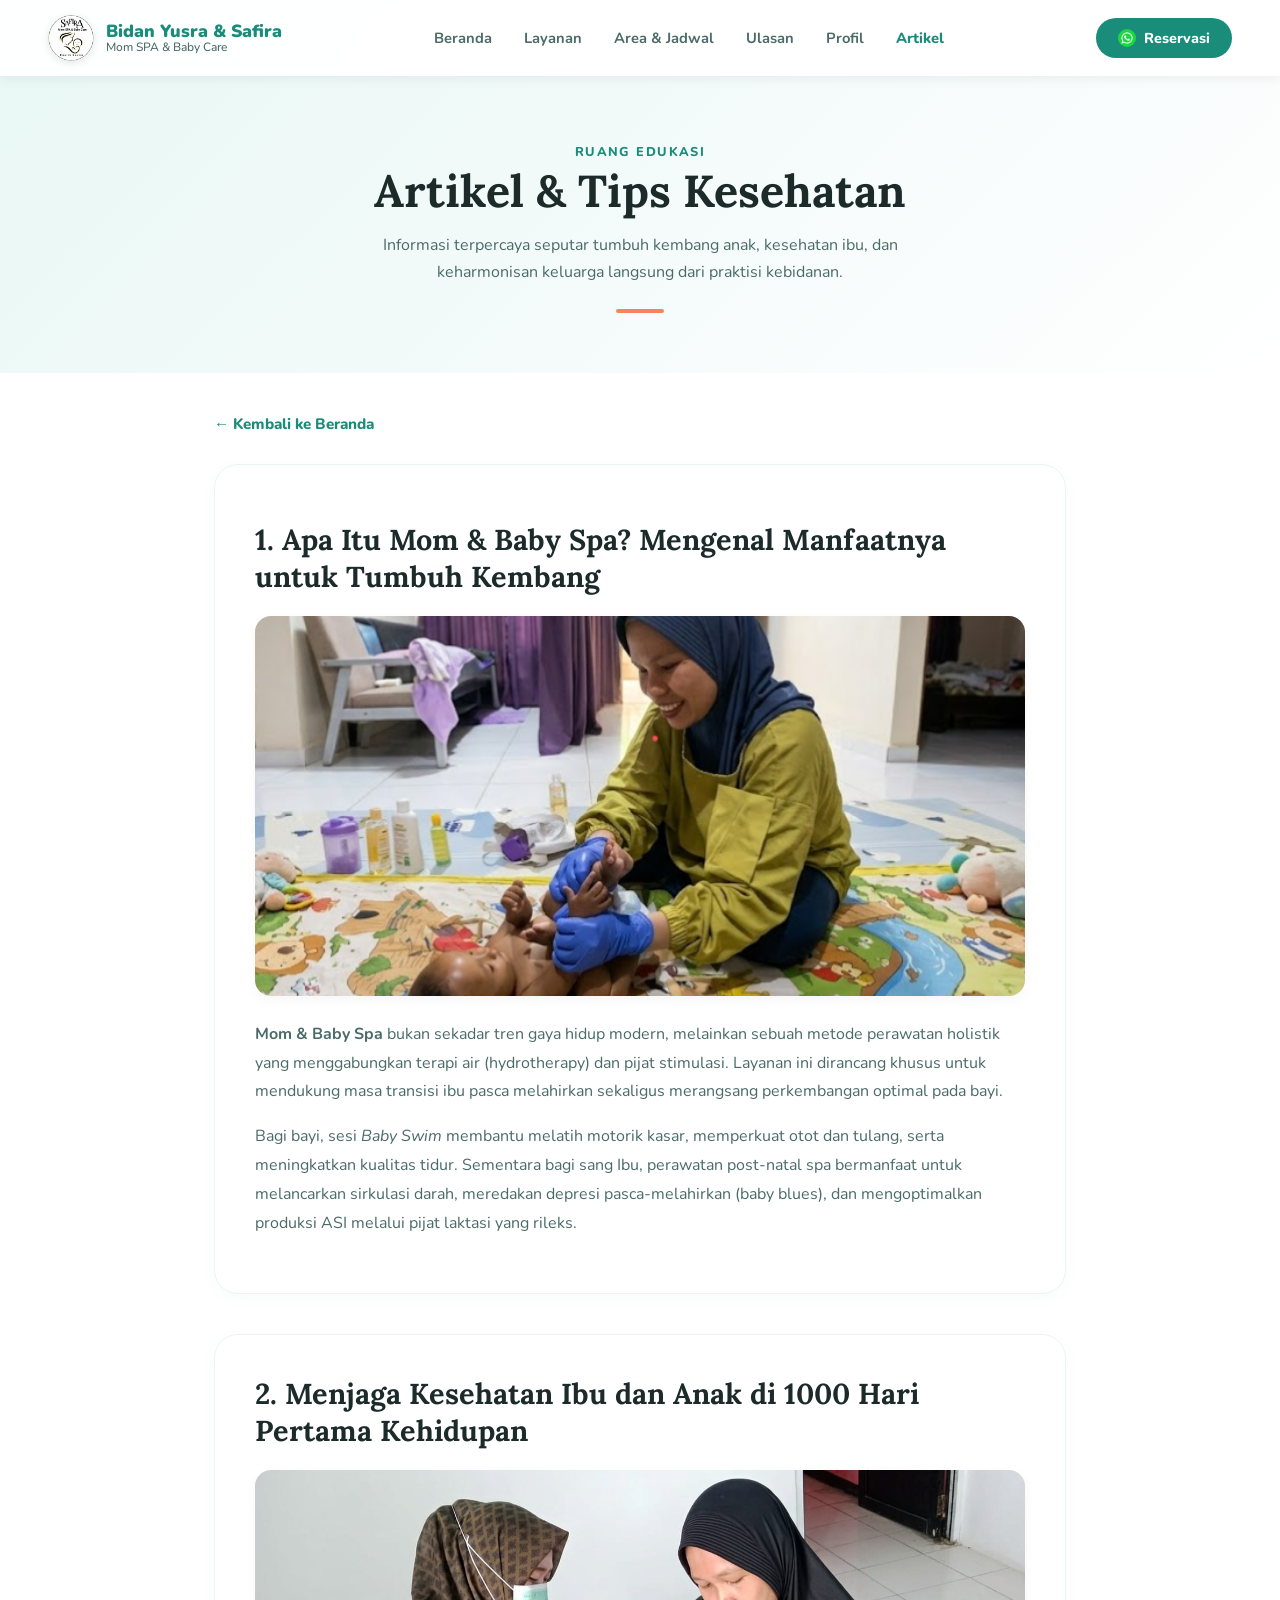
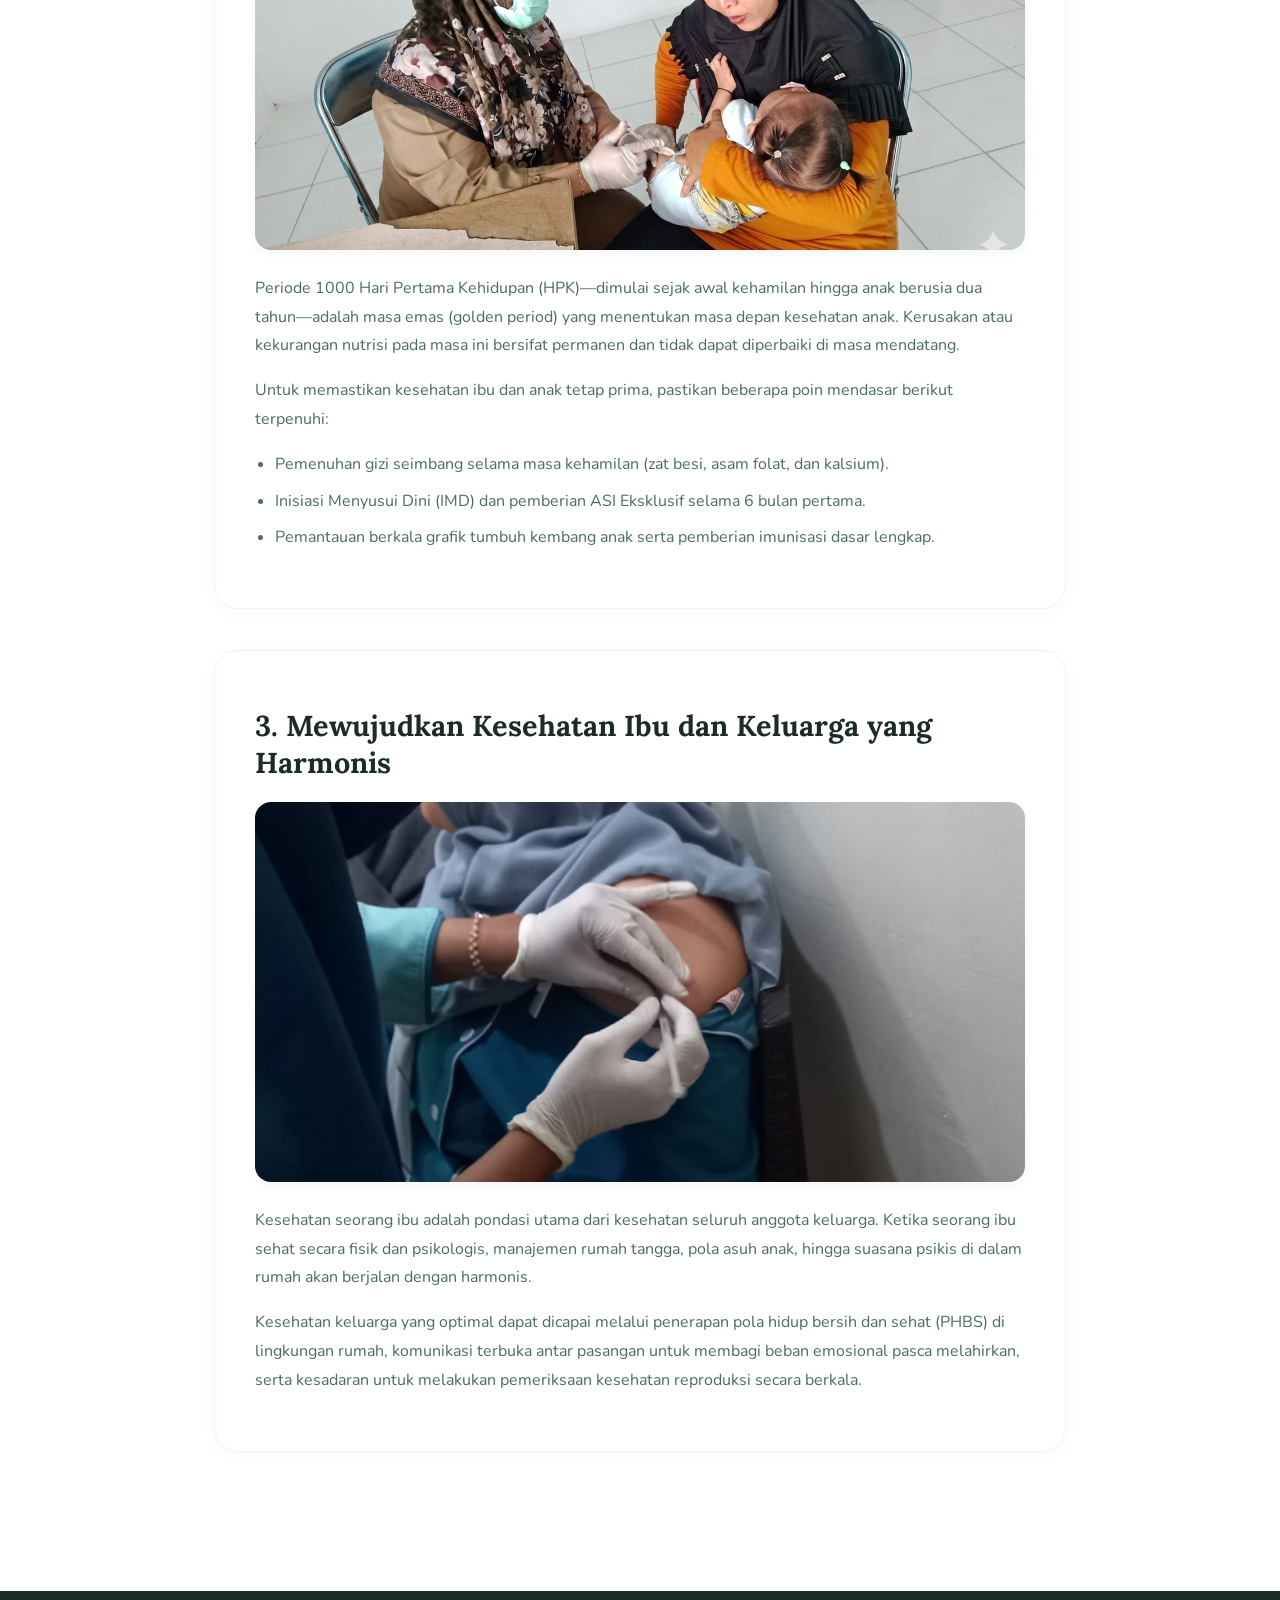
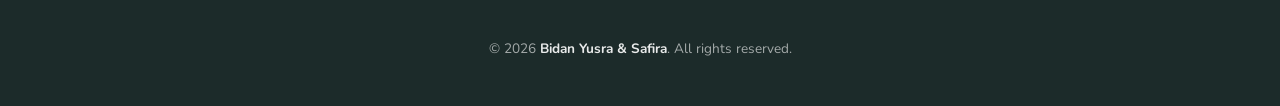
==== artikel.html @ 7e903688 "Add files via upload" ====
<!DOCTYPE html>
<html lang="id">
<head>
  <meta charset="UTF-8">
  <meta name="viewport" content="width=device-width, initial-scale=1.0">
  <title>Edukasi & Artikel Kesehatan - Bidan Yusra & Safira</title>
  
  <link rel="preconnect" href="https://fonts.googleapis.com">
  <link rel="preconnect" href="https://fonts.gstatic.com" crossorigin>
  <link href="https://fonts.googleapis.com/css2?family=Lora:ital,wght@0,400..700;1,400..700&family=Nunito:ital,wght@0,200..1000;1,200..1000&display=swap" rel="stylesheet">
  <link rel="icon" type="image/x-icon" href="logo.png" />
  <link rel="stylesheet" href="style.css">
  
  <style>
    /* ── STYLING KHUSUS HALAMAN ARTIKEL ── */
    .article-hero {
      padding: 140px 24px 60px;
      text-align: center;
      background: linear-gradient(135deg, var(--teal-bg) 0%, #fff 100%);
    }
    
    .article-container {
      max-width: 900px;
      margin: 0 auto;
      padding: 40px 24px 100px;
    }
    
    .back-to-home {
      display: inline-flex;
      align-items: center;
      gap: 8px;
      text-decoration: none;
      color: var(--teal);
      font-weight: 800;
      font-size: 0.95rem;
      margin-bottom: 30px;
      transition: color 0.2s;
    }
    
    .back-to-home:hover {
      color: var(--teal-lt);
    }
    
    .article-box {
      background: #ffffff;
      border: 1px solid #eaf4f3;
      border-radius: 24px;
      padding: 40px;
      margin-bottom: 40px;
      box-shadow: 0 4px 16px rgba(26, 140, 122, 0.03);
    }
    
    .article-meta {
      font-size: 0.85rem;
      color: var(--teal);
      font-weight: 700;
      margin-bottom: 16px;
      display: flex;
      gap: 16px;
    }
    
    .article-box h2 {
      font-family: "Lora", serif;
      color: var(--dark);
      font-size: 1.8rem;
      margin-bottom: 20px;
      line-height: 1.3;
    }
    
    /* Container Foto Artikel agar Proporsional */
    .article-image-wrapper {
      width: 100%;
      height: 380px;
      overflow: hidden;
      border-radius: 16px;
      margin-bottom: 24px;
      box-shadow: 0 4px 12px rgba(0, 0, 0, 0.04);
    }
    
    .article-image {
      width: 100%;
      height: 100%;
      object-fit: cover; /* Mencegah gambar gepeng atau melar */
      object-position: center;
      display: block;
    }
    
    .article-content p {
      color: var(--mid);
      font-size: 1rem;
      line-height: 1.8;
      margin-bottom: 16px;
    }
    
    .article-content ul {
      margin-left: 20px;
      margin-bottom: 16px;
      color: var(--mid);
      line-height: 1.8;
    }
    
    .article-content li {
      margin-bottom: 8px;
    }
    
    /* Responsive Breakpoints untuk HP */
    @media (max-width: 768px) {
      .article-hero {
        padding: 110px 24px 40px;
      }
      .article-box {
        padding: 24px 20px;
      }
      .article-box h2 {
        font-size: 1.4rem;
        margin-bottom: 16px;
      }
      .article-image-wrapper {
        height: 220px; /* Tinggi gambar otomatis mengecil di HP */
        margin-bottom: 16px;
      }
    }
  </style>
</head>
<body>

  <nav>
    <a href="index.html" class="nav-logo">
      <div class="nav-logo-img-wrapper">
        <img src="logo.png" alt="Logo" class="nav-logo-img">
      </div>
      <div class="nav-logo-text">
        Bidan Yusra & Safira
        <span>Mom SPA & Baby Care</span>
      </div>
    </a>
    
    <ul class="nav-links" id="navLinks">
      <li><a href="index.html#hero">Beranda</a></li>
      <li><a href="index.html#services">Layanan</a></li>
      <li><a href="index.html#coverage">Area & Jadwal</a></li>
      <li><a href="index.html#reviews">Ulasan</a></li>
      <li><a href="index.html#profil-bidan">Profil</a></li>
      <li><a href="artikel.html" style="color: var(--teal); font-weight: 800;">Artikel</a></li>
    </ul>

    <button class="nav-cta" onclick="openWA()">
      <img src="logowhatsapp.jpg" alt="WA" class="cta-icon-img">
      Reservasi
    </button>

    <button class="hamburger" onclick="toggleNav()">
      <span></span>
      <span></span>
      <span></span>
    </button>
  </nav>

  <header class="article-hero">
    <div class="container">
      <span class="section-eyebrow">Ruang Edukasi</span>
      <h1 class="section-title" style="font-size: 2.8rem;">Artikel & Tips Kesehatan</h1>
      <p class="section-sub" style="margin: 0 auto;">Informasi terpercaya seputar tumbuh kembang anak, kesehatan ibu, dan keharmonisan keluarga langsung dari praktisi kebidanan.</p>
      <div class="divider" style="margin: 24px auto 0;"></div>
    </div>
  </header>

  <main class="article-container">
    <a href="index.html" class="back-to-home">← Kembali ke Beranda</a>

    <article class="article-box animate-box">
      <div class="article-meta">
      </div>
      <h2>1. Apa Itu Mom & Baby Spa? Mengenal Manfaatnya untuk Tumbuh Kembang</h2>
      
      <div class="article-image-wrapper">
        <img src="perawatanbayi.png" alt="Layanan Mom & Baby Spa" class="article-image">
      </div>

      <div class="article-content">
        <p><strong>Mom & Baby Spa</strong> bukan sekadar tren gaya hidup modern, melainkan sebuah metode perawatan holistik yang menggabungkan terapi air (hydrotherapy) dan pijat stimulasi. Layanan ini dirancang khusus untuk mendukung masa transisi ibu pasca melahirkan sekaligus merangsang perkembangan optimal pada bayi.</p>
        <p>Bagi bayi, sesi <em>Baby Swim</em> membantu melatih motorik kasar, memperkuat otot dan tulang, serta meningkatkan kualitas tidur. Sementara bagi sang Ibu, perawatan post-natal spa bermanfaat untuk melancarkan sirkulasi darah, meredakan depresi pasca-melahirkan (baby blues), dan mengoptimalkan produksi ASI melalui pijat laktasi yang rileks.</p>
      </div>
    </article>

    <article class="article-box animate-box">
      </div>
      <h2>2. Menjaga Kesehatan Ibu dan Anak di 1000 Hari Pertama Kehidupan</h2>
      
      <div class="article-image-wrapper">
        <img src="ibuanak.png" alt="Kesehatan Ibu dan Anak" class="article-image">
      </div>

      <div class="article-content">
        <p>Periode 1000 Hari Pertama Kehidupan (HPK)—dimulai sejak awal kehamilan hingga anak berusia dua tahun—adalah masa emas (golden period) yang menentukan masa depan kesehatan anak. Kerusakan atau kekurangan nutrisi pada masa ini bersifat permanen dan tidak dapat diperbaiki di masa mendatang.</p>
        <p>Untuk memastikan kesehatan ibu dan anak tetap prima, pastikan beberapa poin mendasar berikut terpenuhi:</p>
        <ul>
          <li>Pemenuhan gizi seimbang selama masa kehamilan (zat besi, asam folat, dan kalsium).</li>
          <li>Inisiasi Menyusui Dini (IMD) dan pemberian ASI Eksklusif selama 6 bulan pertama.</li>
          <li>Pemantauan berkala grafik tumbuh kembang anak serta pemberian imunisasi dasar lengkap.</li>
        </ul>
      </div>
    </article>

    <article class="article-box animate-box">
      <div class="article-meta">
      </div>
      <h2>3. Mewujudkan Kesehatan Ibu dan Keluarga yang Harmonis</h2>
      
      <div class="article-image-wrapper">
        <img src="ibu.png" alt="Kesehatan Ibu dan Keluarga" class="article-image">
      </div>

      <div class="article-content">
        <p>Kesehatan seorang ibu adalah pondasi utama dari kesehatan seluruh anggota keluarga. Ketika seorang ibu sehat secara fisik dan psikologis, manajemen rumah tangga, pola asuh anak, hingga suasana psikis di dalam rumah akan berjalan dengan harmonis.</p>
        <p>Kesehatan keluarga yang optimal dapat dicapai melalui penerapan pola hidup bersih dan sehat (PHBS) di lingkungan rumah, komunikasi terbuka antar pasangan untuk membagi beban emosional pasca melahirkan, serta kesadaran untuk melakukan pemeriksaan kesehatan reproduksi secara berkala.</p>
      </div>
    </article>
  </main>

  <footer>
    <div class="container">
      <p>© 2026 <strong>Bidan Yusra & Safira</strong>. All rights reserved.</p>
    </div>
  </footer>

  <script src="script.js"></script>
</body>
</html>
---- style.css ----
*,
*::before,
*::after {
  box-sizing: border-box;
  margin: 0;
  padding: 0;
}

:root {
  --teal: #1a8c7a;
  --teal-lt: #2bb8a0;
  --teal-bg: #e8f7f5;
  --coral: #f4845f;
  --warm: #fff8f5;
  --dark: #1c2b2a;
  --mid: #4a6b68;
  --light: #ffffff;
  --shadow: 0 4px 24px rgba(26, 140, 122, 0.12);
}

html,
body {
  width: 100%;
  max-width: 100%;
  overflow-x: hidden; /* Mengunci halaman agar tidak bisa digeser ke samping */
}

body {
  font-family: "Nunito", sans-serif;
  color: var(--dark);
  background: var(--light);
  -webkit-font-smoothing: antialiased;
}

/* ── NAV BAR ── */
nav {
  position: fixed;
  top: 0;
  left: 0;
  width: 100%;
  max-width: 100%;
  z-index: 900;
  background: rgba(255, 255, 255, 0.95);
  backdrop-filter: blur(8px);
  box-shadow: 0 2px 12px rgba(0, 0, 0, 0.07);
  display: flex;
  align-items: center;
  justify-content: space-between;
  padding: 14px 48px;
  height: 76px;
}
.nav-logo {
  display: flex;
  align-items: center;
  gap: 12px;
  text-decoration: none;
}
.nav-logo-img-wrapper {
  width: 46px;
  height: 46px;
  border-radius: 50%;
  overflow: hidden;
  box-shadow: 0 2px 8px rgba(0, 0, 0, 0.1);
  display: flex;
  align-items: center;
  justify-content: center;
  background: #fff;
  flex-shrink: 0;
}
.nav-logo-img {
  width: 100%;
  height: 100%;
  object-fit: cover;
}
.nav-logo-text {
  font-weight: 900;
  font-size: 1.1rem;
  color: var(--teal);
  line-height: 1.1;
}
.nav-logo-text span {
  font-weight: 500;
  font-size: 0.75rem;
  color: var(--mid);
  display: block;
}
.nav-links {
  display: flex;
  gap: 32px;
  list-style: none;
}
.nav-links a {
  text-decoration: none;
  color: var(--mid);
  font-weight: 700;
  font-size: 0.92rem;
  transition: color 0.2s;
}
.nav-links a:hover {
  color: var(--teal);
}
.nav-cta {
  background: var(--teal);
  color: #fff;
  border: none;
  padding: 10px 22px;
  border-radius: 30px;
  font-family: inherit;
  font-weight: 800;
  font-size: 0.9rem;
  cursor: pointer;
  display: flex;
  align-items: center;
  gap: 8px;
  transition: background 0.2s;
}
.nav-cta:hover {
  background: var(--teal-lt);
}
.cta-icon-img {
  width: 18px;
  height: 18px;
  object-fit: contain;
  border-radius: 50%;
}
.hamburger {
  display: none;
  flex-direction: column;
  gap: 5px;
  background: none;
  border: none;
  cursor: pointer;
  padding: 4px;
}
.hamburger span {
  width: 24px;
  height: 3px;
  background: var(--teal);
  border-radius: 2px;
  transition: 0.3s;
}

/* ── HERO SECTION ── */
#hero {
  min-height: 100vh;
  padding-top: 76px;
  background: linear-gradient(135deg, var(--teal-bg) 0%, #fff 60%);
  display: flex;
  align-items: center;
}
.hero-inner {
  width: 100%;
  max-width: 1200px;
  margin: 0 auto;
  padding: 40px 48px;
  display: grid;
  grid-template-columns: 1.2fr 0.8fr;
  gap: 40px;
  align-items: center;
}
.hero-badge {
  display: inline-flex;
  align-items: center;
  gap: 7px;
  background: var(--teal);
  color: #fff;
  border-radius: 30px;
  padding: 5px 16px;
  font-size: 0.82rem;
  font-weight: 700;
  margin-bottom: 20px;
}
.hero-badge::before {
  content: "✦";
}
.hero-h1 {
  font-family: "Lora", serif;
  font-size: 3rem;
  line-height: 1.18;
  color: var(--dark);
  margin-bottom: 18px;
}
.hero-h1 em {
  font-style: italic;
  color: var(--teal);
}
.hero-p {
  color: var(--mid);
  font-size: 1.05rem;
  line-height: 1.75;
  margin-bottom: 32px;
}
.hero-btns {
  display: flex;
  gap: 14px;
  flex-wrap: wrap;
}
.hero-img-wrap {
  position: relative;
  display: flex;
  justify-content: center;
  width: 100%;
}
.hero-image-box {
  width: 100%;
  max-width: 420px;
  height: 380px;
  border-radius: 28px;
  overflow: hidden;
  border: 6px solid #ffffff;
  box-shadow: 0 16px 32px rgba(26, 140, 122, 0.12);
  background: var(--teal-bg);
}
.hero-main-img {
  width: 100%;
  height: 100%;
  object-fit: cover;
}
.hero-floaty {
  position: absolute;
  top: -12px;
  right: -12px;
  z-index: 10;
  background: #ffffff;
  border-radius: 16px;
  padding: 12px 18px;
  box-shadow: var(--shadow);
  font-size: 0.85rem;
  font-weight: 700;
  color: var(--teal);
  line-height: 1.3;
}
.hero-floaty span {
  display: block;
  font-size: 0.75rem;
  color: var(--mid);
  font-weight: 600;
}

/* ── SEKSI STATISTIK KUNJUNGAN BARU ── */
#visitor-stats {
  padding: 40px 48px;
  background: #ffffff;
  width: 100%;
}
.stats-grid {
  display: grid;
  grid-template-columns: repeat(auto-fit, minmax(220px, 1fr));
  gap: 20px;
  width: 100%;
}
.stat-card {
  background: var(--light);
  border: 1px solid #eaf4f3;
  border-radius: 16px;
  padding: 20px;
  display: flex;
  align-items: center;
  gap: 16px;
  box-shadow: 0 4px 12px rgba(26, 140, 122, 0.03);
  transition: transform 0.2s ease;
}
.stat-card:hover {
  transform: translateY(-2px);
}
.stat-icon-wrapper {
  width: 44px;
  height: 44px;
  background: var(--teal-bg);
  border-radius: 12px;
  display: flex;
  align-items: center;
  justify-content: center;
}
.stat-icon {
  font-size: 1.25rem;
}
.stat-info h4 {
  font-size: 1.4rem;
  font-weight: 800;
  color: var(--dark);
  line-height: 1.2;
}
.stat-info p {
  font-size: 0.85rem;
  color: var(--mid);
  font-weight: 600;
  margin-top: 2px;
}

/* ── LAYOUT STRUKTUR GLOBAL ── */
section {
  padding: 80px 48px;
  width: 100%;
  max-width: 100%;
}
.container {
  max-width: 1200px;
  margin: 0 auto;
  width: 100%;
}
.section-eyebrow {
  font-size: 0.8rem;
  font-weight: 800;
  letter-spacing: 0.11em;
  text-transform: uppercase;
  color: var(--teal);
  margin-bottom: 8px;
}
.section-title {
  font-family: "Lora", serif;
  font-size: 2.2rem;
  color: var(--dark);
  line-height: 1.3;
  margin-bottom: 12px;
}
.section-sub {
  color: var(--mid);
  font-size: 1rem;
  line-height: 1.65;
  max-width: 600px;
}
.divider {
  width: 48px;
  height: 4px;
  background: var(--coral);
  border-radius: 4px;
  margin: 16px 0 40px;
}

/* ── BERBAGAI MACAM BUTTONS ── */
.btn-primary {
  background: var(--teal);
  color: #fff;
  padding: 12px 26px;
  border-radius: 30px;
  text-decoration: none;
  font-weight: 800;
  font-size: 0.95rem;
  display: inline-flex;
  align-items: center;
  transition:
    background 0.2s,
    transform 0.15s;
}
.btn-primary:hover {
  background: var(--teal-lt);
  transform: translateY(-1px);
}
.btn-outline {
  border: 2px solid var(--teal);
  color: var(--teal);
  padding: 10px 24px;
  border-radius: 30px;
  text-decoration: none;
  font-weight: 800;
  font-size: 0.95rem;
  display: inline-flex;
  align-items: center;
  transition: all 0.2s;
}
.btn-outline:hover {
  background: var(--teal);
  color: #fff;
}

/* ── LAYANAN / SERVICES WRAPPER ── */
#services {
  background: var(--warm);
}
.services-grid {
  display: grid;
  grid-template-columns: repeat(auto-fit, minmax(300px, 1fr));
  gap: 28px;
  width: 100%;
}
.service-card {
  background: #fff;
  border-radius: 20px;
  box-shadow: 0 4px 16px rgba(26, 140, 122, 0.05);
  transition:
    transform 0.3s ease,
    box-shadow 0.3s ease,
    border-color 0.3s ease;
  border: 1.5px solid transparent;
  width: 100%;
}
.service-card:hover {
  border-color: var(--teal-lt);
  transform: translateY(-4px);
  box-shadow: var(--shadow);
}
.service-card-with-img {
  padding: 0 0 28px 0;
  overflow: hidden;
  display: flex;
  flex-direction: column;
}
.service-card-img-box {
  width: 100%;
  height: 200px;
  overflow: hidden;
  background: var(--teal-bg);
}
.service-card-img {
  width: 100%;
  height: 100%;
  object-fit: cover;
  transition: transform 0.4s ease;
}
.service-card-with-img:hover .service-card-img {
  transform: scale(1.04);
}
.service-card h3 {
  font-size: 1.15rem;
  font-weight: 800;
  color: var(--dark);
  margin: 20px 24px 8px 24px;
}
.service-card p {
  font-size: 0.9rem;
  color: var(--mid);
  line-height: 1.6;
  margin: 0 24px 16px 24px;
  flex-grow: 1;
}
.service-tag {
  align-self: flex-start;
  margin-left: 24px;
  background: var(--teal-bg);
  color: var(--teal);
  font-size: 0.75rem;
  font-weight: 700;
  padding: 4px 12px;
  border-radius: 20px;
}
.tag-featured {
  background: #ffebe5;
  color: var(--coral);
}

/* ── LAYANAN HOMECARE BANNER ── */
.homecare-banner {
  background: linear-gradient(120deg, #1a8c7a, #0f6659);
  border-radius: 24px;
  padding: 40px 48px;
  display: flex;
  align-items: center;
  justify-content: space-between;
  gap: 32px;
  margin-top: 56px;
  width: 100%;
}
.homecare-text {
  flex: 1;
}
.homecare-text h2 {
  font-family: "Lora", serif;
  color: #fff;
  font-size: 1.8rem;
  line-height: 1.3;
}
.homecare-text p {
  color: rgba(255, 255, 255, 0.85);
  margin-top: 8px;
  font-size: 0.95rem;
  line-height: 1.65;
}
.homecare-badges {
  display: flex;
  gap: 10px;
  flex-wrap: wrap;
  margin-top: 16px;
}
.homecare-badge {
  background: rgba(255, 255, 255, 0.12);
  border: 1px solid rgba(255, 255, 255, 0.25);
  color: #fff;
  padding: 6px 14px;
  border-radius: 30px;
  font-size: 0.8rem;
  font-weight: 700;
}
.homecare-cta .btn-light {
  background: #fff;
  color: var(--teal);
  padding: 12px 26px;
  border-radius: 30px;
  text-decoration: none;
  font-weight: 800;
  font-size: 0.95rem;
  white-space: nowrap;
  display: inline-block;
  transition: opacity 0.2s;
}
.homecare-cta .btn-light:hover {
  opacity: 0.95;
}

/* ── AREA & JADWAL COVERAGE ── */
#coverage {
  background: var(--teal-bg);
}
.coverage-grid {
  display: grid;
  grid-template-columns: repeat(auto-fit, minmax(240px, 1fr));
  gap: 24px;
  width: 100%;
}
.coverage-card {
  background: #fff;
  border-radius: 20px;
  padding: 28px;
  box-shadow: 0 4px 16px rgba(26, 140, 122, 0.04);
  width: 100%;
}
.coverage-card h3 {
  font-size: 1.1rem;
  font-weight: 800;
  color: var(--dark);
  margin-bottom: 6px;
}
.coverage-card p {
  font-size: 0.88rem;
  color: var(--mid);
  line-height: 1.6;
}

/* ── JADWAL TABLE OPERASIONAL ── */
.schedule-wrap {
  margin-top: 48px;
  width: 100%;
}
.schedule-title {
  font-size: 1.15rem;
  font-weight: 800;
  color: var(--dark);
  margin-bottom: 16px;
}

/* FIX UTAMA JADWAL TABEL: Mengamankan overflow geser agar tabel tidak merusak bodi HP */
.table-responsive {
  width: 100%;
  max-width: 100%;
  overflow-x: auto;
  border-radius: 16px;
  box-shadow: 0 4px 20px rgba(26, 140, 122, 0.06);
  -webkit-overflow-scrolling: touch;
}
.schedule-table {
  width: 100%;
  border-collapse: collapse;
  min-width: 600px; /* Dikunci agar teks di dalam tabel tidak berantakan saat direndering browser */
}
.schedule-table th {
  background: var(--teal);
  color: #fff;
  padding: 16px 20px;
  text-align: left;
  font-size: 0.9rem;
  font-weight: 800;
}
.schedule-table td {
  padding: 14px 20px;
  font-size: 0.9rem;
  color: var(--mid);
  border-bottom: 1px solid #eaf4f3;
  background: #fff;
}
.schedule-table tr:last-child td {
  border-bottom: none;
}
.schedule-note {
  margin-top: 14px;
  font-size: 0.85rem;
  color: var(--mid);
  font-style: italic;
}
.tag-green,
.tag-coral {
  padding: 4px 12px;
  border-radius: 20px;
  font-weight: 700;
  font-size: 0.8rem;
  display: inline-block;
}
.tag-green {
  background: #d4f5ee;
  color: var(--teal);
}
.tag-coral {
  background: #ffebe5;
  color: var(--coral);
}

/* ── REVIEW PASIEN ── */
#reviews {
  background: var(--warm);
}
.reviews-grid {
  display: grid;
  grid-template-columns: repeat(auto-fit, minmax(300px, 1fr));
  gap: 24px;
  width: 100%;
}
.review-card {
  background: #fff;
  border-radius: 20px;
  padding: 32px 28px;
  box-shadow: 0 4px 16px rgba(26, 140, 122, 0.04);
  position: relative;
  display: flex;
  flex-direction: column;
  width: 100%;
}
.review-quote {
  font-size: 3rem;
  color: var(--teal-bg);
  font-family: Georgia, serif;
  position: absolute;
  top: 10px;
  left: 20px;
  line-height: 1;
}
.review-subtitle-context {
  font-size: 0.92rem;
  font-weight: 800;
  color: var(--teal);
  margin-top: 20px;
  line-height: 1.4;
}
.review-text {
  font-size: 0.9rem;
  color: var(--mid);
  line-height: 1.7;
  margin-top: 8px;
  flex-grow: 1;
}
.review-author {
  display: flex;
  align-items: center;
  gap: 12px;
  margin-top: 24px;
  border-top: 1px solid #eaf4f3;
  padding-top: 16px;
}
.review-avatar-wrapper {
  width: 42px;
  height: 42px;
  border-radius: 50%;
  overflow: hidden;
  border: 2px solid var(--teal-bg);
  flex-shrink: 0;
}
.review-avatar-img {
  width: 100%;
  height: 100%;
  object-fit: cover;
}
.review-name {
  font-weight: 800;
  font-size: 0.88rem;
  color: var(--dark);
}
.review-stars {
  color: #f4b942;
  font-size: 0.8rem;
  margin-top: 2px;
}

/* ── PROFIL KLINIK / ABOUT ── */
#about {
  background: #fff;
}
.about-grid {
  display: grid;
  grid-template-columns: 0.9fr 1.1fr;
  gap: 56px;
  align-items: center;
  width: 100%;
}
.about-visual-box {
  width: 100%;
  height: 400px;
  border-radius: 24px;
  overflow: hidden;
  box-shadow: 0 8px 24px rgba(0, 0, 0, 0.05);
}
.about-clinic-img {
  width: 100%;
  height: 100%;
  object-fit: cover;
}
.about-content p {
  color: var(--mid);
  font-size: 0.98rem;
  line-height: 1.75;
  margin-bottom: 20px;
}
.about-info {
  display: grid;
  grid-template-columns: 1fr 1fr;
  gap: 14px;
  margin-top: 24px;
  width: 100%;
}
.info-item {
  background: var(--teal-bg);
  border-radius: 14px;
  padding: 14px 16px;
}
.info-item .label {
  font-size: 0.72rem;
  font-weight: 800;
  text-transform: uppercase;
  letter-spacing: 0.05em;
  color: var(--teal);
  margin-bottom: 3px;
}
.info-item .value {
  font-size: 0.88rem;
  color: var(--dark);
  font-weight: 700;
}
.address-box-link {
  text-decoration: none;
  display: block;
  color: inherit;
  margin-top: 24px;
  width: 100%;
}
.address-box {
  background: var(--teal-bg);
  border-radius: 16px;
  padding: 20px 24px;
  transition:
    background 0.2s ease,
    transform 0.2s ease;
  width: 100%;
}
.address-box p {
  font-size: 0.9rem;
  color: var(--mid);
  line-height: 1.6;
  margin-bottom: 0;
}
.address-box strong {
  color: var(--dark);
}
.address-box-link:hover .address-box {
  background: #d9f2ee;
  transform: translateY(-2px);
}

/* Batasi lebar pembungkus foto agar tidak melebar semelebar kolom */
.foto-bidan-wrapper {
  background: var(--teal-bg);
  border-radius: 24px;
  overflow: hidden;
  box-shadow: 0 10px 30px rgba(26, 140, 122, 0.06);
  text-align: center;
  max-width: 280px; /* <── UKURAN DIKUNCI DI SINI: Silakan ganti ke 250px atau 300px sesuai selera */
  margin: 0 auto;   /* Memastikan posisi box foto tetap di tengah kolom kiri */
}

.foto-bidan {
  width: 100%;
  height: 340px;    /* <── TINGGI FOTO: Dibatasi agar tidak terlalu memanjang ke bawah */
  object-fit: cover; /* Memotong foto secara proporsional agar tidak gepeng/melar */
  display: block;
}

.bidan-profile-grid {
  display: grid;
  grid-template-columns: 1fr 2fr; /* Menjaga pembagian kolom kiri dan kanan */
  gap: 40px;                      /* Jarak antar kolom */
  align-items: center;            /* <── INI KUNCINYA: Membuat teks di kanan turun pas di tengah vertikal */
}
/* Styling baru untuk memposisikan sertifikat di tengah */
.sertifikat-section-center {
  margin-top: 50px;
  display: flex;
  justify-content: center;
  width: 100%;
}

.sertifikat-section-center .sertifikat-wrapper {
  max-width: 650px; /* Membatasi lebar sertifikat agar pas di tengah dan proporsional */
  width: 100%;
  text-align: center;
  background: #f8fbfb;
  border-radius: 16px;
  padding: 24px;
  border: 1px solid #eaf4f3;
  box-shadow: 0 8px 24px rgba(26, 140, 122, 0.05);
}

.sertifikat-section-center .sertifikat-wrapper h4 {
  font-size: 1.1rem;
  color: var(--dark);
  margin-bottom: 16px;
  font-weight: 700;
}

.sertifikat-section-center .foto-sertifikat {
  width: 100%;
  height: auto;
  border-radius: 8px;
  box-shadow: 0 4px 12px rgba(0,0,0,0.05);
}

/* Penyesuaian layar HP agar margin tidak terlalu renggang */
@media (max-width: 768px) {
  .sertifikat-section-center {
    margin-top: 32px;
  }
}

/* Bagian Informasi (Kanan) */
.nama-bidan {
  font-size: 2rem;
  color: var(--dark);
  font-weight: 800;
  margin-bottom: 4px;
}
.jabatan-bidan {
  font-size: 1rem;
  color: var(--teal);
  font-weight: 600;
  margin-bottom: 30px;
}
.info-block {
  margin-bottom: 25px;
}
.info-title-row {
  display: flex;
  align-items: center;
  gap: 10px;
  margin-bottom: 12px;
}
.info-icon {
  font-size: 1.4rem;
}
.info-block h4 {
  font-size: 1.15rem;
  color: var(--dark);
  font-weight: 700;
  margin: 0;
}
.info-list {
  list-style: none;
  padding: 0;
  margin: 0;
  border-left: 2px solid var(--teal-bg);
  padding-left: 15px;
}
.info-list li {
  margin-bottom: 14px;
  position: relative;
}
.info-list li::before {
  content: '';
  position: absolute;
  left: -20px;
  top: 6px;
  width: 8px;
  height: 8px;
  background: var(--teal);
  border-radius: 50%;
}
.info-list li strong {
  display: block;
  font-size: 1rem;
  color: var(--dark);
  font-weight: 600;
}
.info-list li span {
  font-size: 0.88rem;
  color: var(--mid);
}

/* ── FOOTER & SOSMED MINI ── */
footer {
  background: var(--dark);
  color: rgba(255, 255, 255, 0.6);
  padding: 48px 24px;
  text-align: center;
  font-size: 0.85rem;
  width: 100%;
  max-width: 100%;
}
footer strong {
  color: rgba(255, 255, 255, 0.9);
}
.footer-socials {
  display: flex;
  justify-content: center;
  gap: 16px;
  margin-bottom: 24px;
}
.footer-social-link {
  width: 38px;
  height: 38px;
  border-radius: 50%;
  overflow: hidden;
  background: rgba(255, 255, 255, 0.08);
  display: flex;
  align-items: center;
  justify-content: center;
  transition: all 0.25s ease;
  border: 1px solid rgba(255, 255, 255, 0.1);
}
.footer-social-link img {
  width: 100%;
  height: 100%;
  object-fit: cover;
}
.footer-social-link:hover {
  background: rgba(255, 255, 255, 0.2);
  transform: translateY(-3px);
}

/* ── RESERVASI WA FLOATING BUTTON FIXES ── */
.wa-fab {
  position: fixed;
  bottom: 24px;
  right: 24px;
  z-index: 1000;
  width: 56px;
  height: 56px;
  border-radius: 50%;
  background: #fff;
  box-shadow: 0 4px 16px rgba(0, 0, 0, 0.15);
  display: flex;
  align-items: center;
  justify-content: center;
  text-decoration: none;
}
.wa-fab:hover {
  transform: scale(1.08);
}
.wa-fab-img {
  width: 100%;
  height: 100%;
  object-fit: cover;
  border-radius: 50%;
}
.wa-pulse {
  position: absolute;
  top: 2px;
  right: 2px;
  width: 12px;
  height: 12px;
  background: var(--coral);
  border-radius: 50%;
  border: 2px solid #fff;
}
.wa-tooltip {
  position: fixed;
  bottom: 92px;
  right: 24px;
  z-index: 999;
  background: #fff;
  border-radius: 16px;
  padding: 20px;
  box-shadow: 0 6px 24px rgba(0, 0, 0, 0.12);
  width: calc(100% - 48px);
  max-width: 290px;
  font-size: 0.88rem;
  line-height: 1.5;
  display: none;
}
.wa-tooltip.show {
  display: block;
  animation: fadeUp 0.25s ease-out;
}
.wa-tooltip-header {
  display: flex;
  align-items: center;
  gap: 10px;
  margin-bottom: 8px;
  border-bottom: 1px solid #eaf4f3;
  padding-bottom: 8px;
}
.wa-popup-avatar {
  width: 30px;
  height: 30px;
  border-radius: 50%;
  object-fit: cover;
}
.wa-tooltip strong {
  color: var(--teal);
  font-size: 0.95rem;
}
.wa-popup-text {
  color: var(--mid);
  margin-bottom: 12px;
}
.wa-tooltip a {
  display: block;
  background: #25d366;
  color: #fff;
  text-align: center;
  padding: 10px;
  border-radius: 10px;
  text-decoration: none;
  font-weight: 800;
}
.wa-tooltip-close {
  position: absolute;
  top: 14px;
  right: 14px;
  background: none;
  border: none;
  cursor: pointer;
  font-size: 1.1rem;
  color: var(--mid);
}

/* ── ANIMASI INTERACTION OBSERVER SCROLL ── */
.scroll-anim {
  opacity: 0;
  transform: translateY(30px);
  transition:
    opacity 0.7s cubic-bezier(0.25, 1, 0.5, 1),
    transform 0.7s cubic-bezier(0.25, 1, 0.5, 1);
  will-change: opacity, transform;
}
.scroll-anim.appear {
  opacity: 1;
  transform: translateY(0);
}
.animate-delay-0 {
  transition-delay: 0ms;
}
.animate-delay-1 {
  transition-delay: 80ms;
}
.animate-delay-2 {
  transition-delay: 160ms;
}
.animate-delay-3 {
  transition-delay: 240ms;
}

@keyframes fadeUp {
  from {
    opacity: 0;
    transform: translateY(15px);
  }
  to {
    opacity: 1;
    transform: translateY(0);
  }
}

/* ── BREAKPOINTS MEDIA QUERIES MOBILE FRIENDLY ── */

@media (max-width: 1024px) {
  nav {
    padding: 14px 32px;
  }
  .hero-inner {
    gap: 30px;
  }
  .hero-h1 {
    font-size: 2.5rem;
  }
  .about-grid {
    gap: 40px;
  }
}

@media (max-width: 860px) {
  nav {
    padding: 14px 24px;
  }
  .hamburger {
    display: flex;
  }
  .nav-links {
    display: none;
    flex-direction: column;
    position: absolute;
    top: 76px;
    left: 0;
    width: 100%;
    background: #ffffff;
    padding: 24px;
    gap: 20px;
    box-shadow: 0 8px 16px rgba(0, 0, 0, 0.08);
    border-top: 1px solid #f0f7f6;
  }
  .nav-links.open {
    display: flex;
    animation: fadeUp 0.2s ease-out;
  }
  .nav-cta {
    display: none;
  }

  /* Konstruksi Ulang Hero Grid Menjadi Satu Kolom Vertikal */
  .hero-inner {
    grid-template-columns: 1fr;
    padding: 40px 24px;
    text-align: center;
    gap: 24px;
  }
  .hero-btns {
    justify-content: center;
  }
  .hero-h1 {
    font-size: 2.2rem;
  }
  .hero-img-wrap {
    margin-top: 16px;
  }
  .hero-image-box {
    max-width: 100%;
    height: 300px;
  }
  .hero-floaty {
    right: 12px;
  }

  section {
    padding: 50px 20px;
  }
  #visitor-stats {
    padding: 30px 20px;
  }
  .section-title {
    font-size: 1.75rem;
  }

  /* Transformasi Banner Homecare Agar Mengunci di HP */
  .homecare-banner {
    padding: 28px 24px;
    flex-direction: column;
    text-align: center;
    gap: 20px;
    margin-top: 36px;
    width: 100%;
    max-width: 100%;
  }
  .homecare-badges {
    justify-content: center;
  }
  .homecare-cta {
    width: 100%;
  }
  .homecare-cta .btn-light {
    width: 100%;
    text-align: center;
  }

  .about-grid {
    grid-template-columns: 1fr;
    gap: 32px;
  }
  .about-visual-box {
    height: 260px;
  }
  
  /* Responsive untuk Profil Bidan */
  .bidan-profile-grid {
    grid-template-columns: 1fr;
    gap: 30px;
  }
  .nama-bidan {
    font-size: 1.6rem;
  }
}

@media (max-width: 480px) {
  .hero-h1 {
    font-size: 1.8rem;
  }
  .services-grid,
  .reviews-grid,
  .coverage-grid,
  .stats-grid {
    grid-template-columns: 1fr; /* Memaksa menyusun 1 kolom penuh tanpa bocor */
  }
  #profil-bidan {
    padding: 60px 20px;
  }
  .service-card h3 {
    margin: 16px 20px 6px 20px;
  }
  .service-card p {
    margin: 0 20px 14px 20px;
  }
  .service-tag {
    margin-left: 20px;
  }
  .about-info {
    grid-template-columns: 1fr;
  }
  .review-card {
    padding: 24px 16px;
  }
  .review-subtitle-context {
    margin-top: 16px;
  }
  .address-box {
    padding: 16px 20px;
  }
  footer {
    padding: 40px 16px;
  }
}
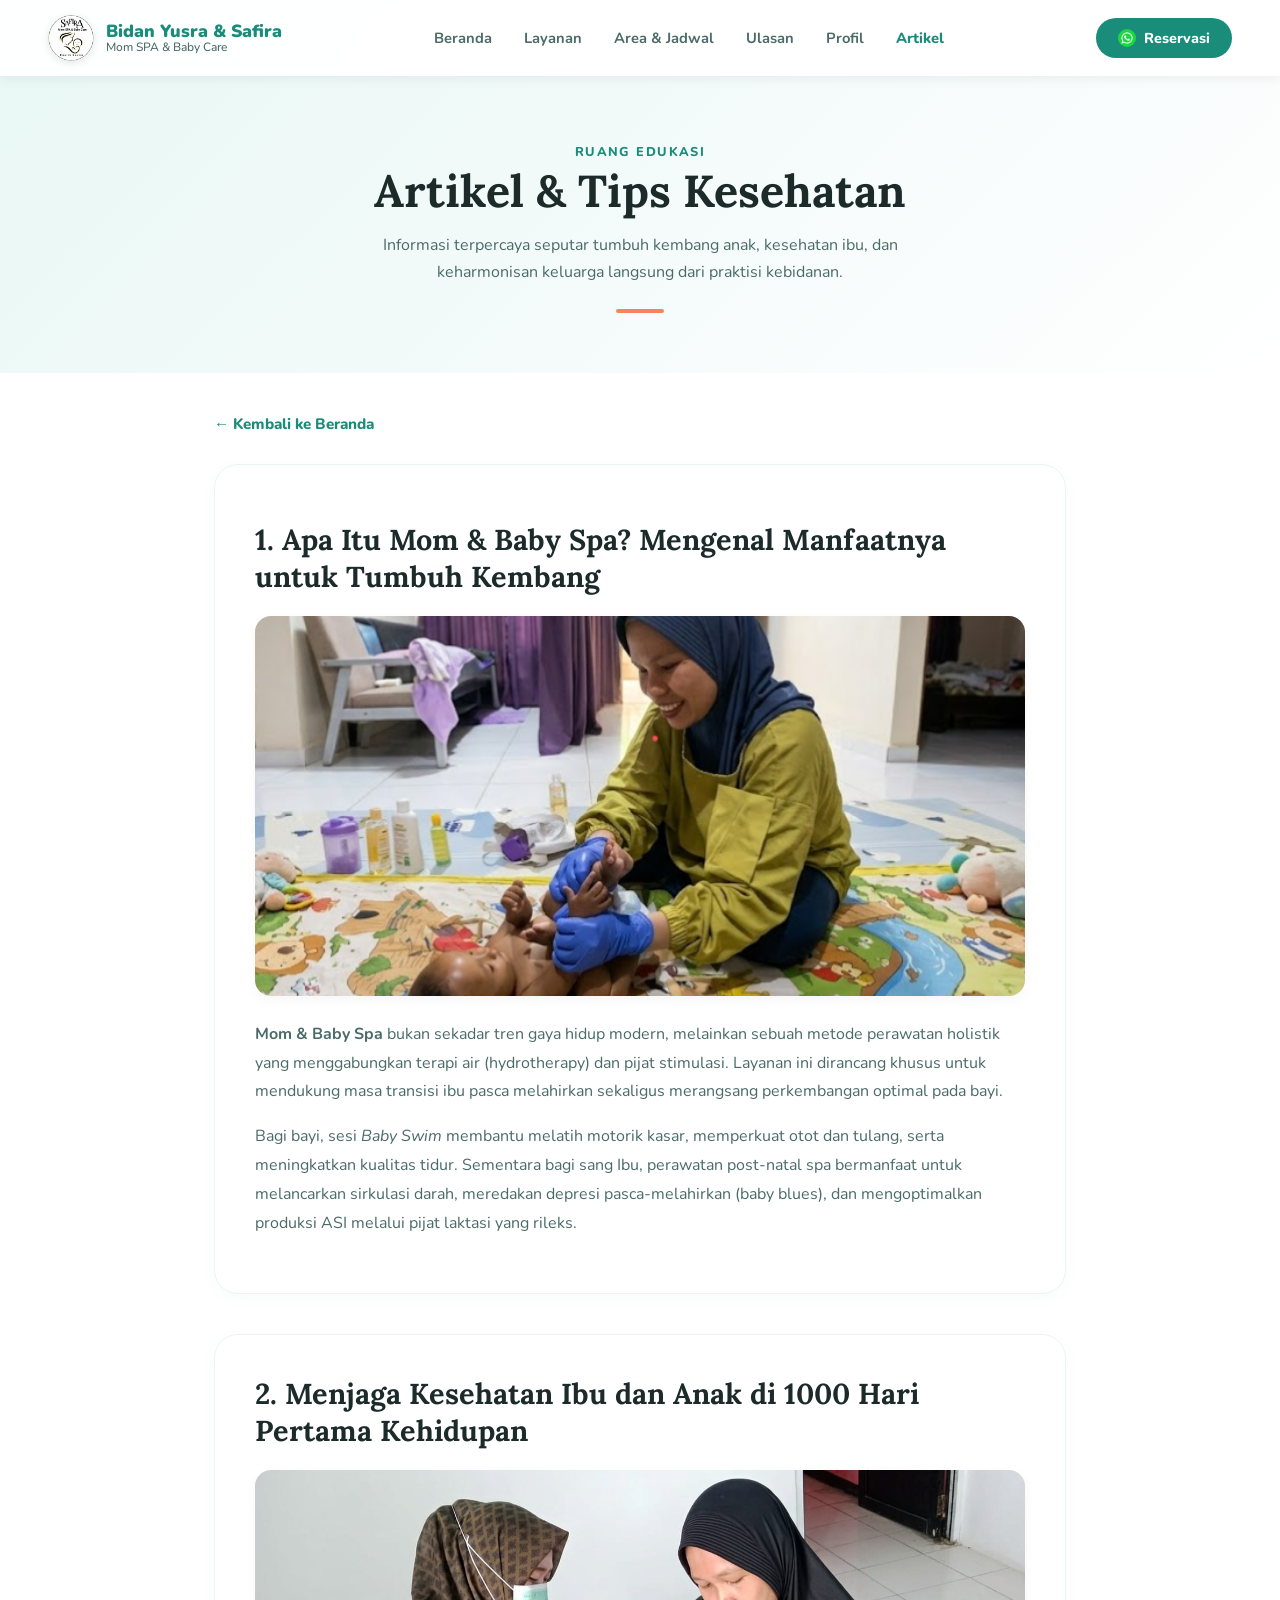
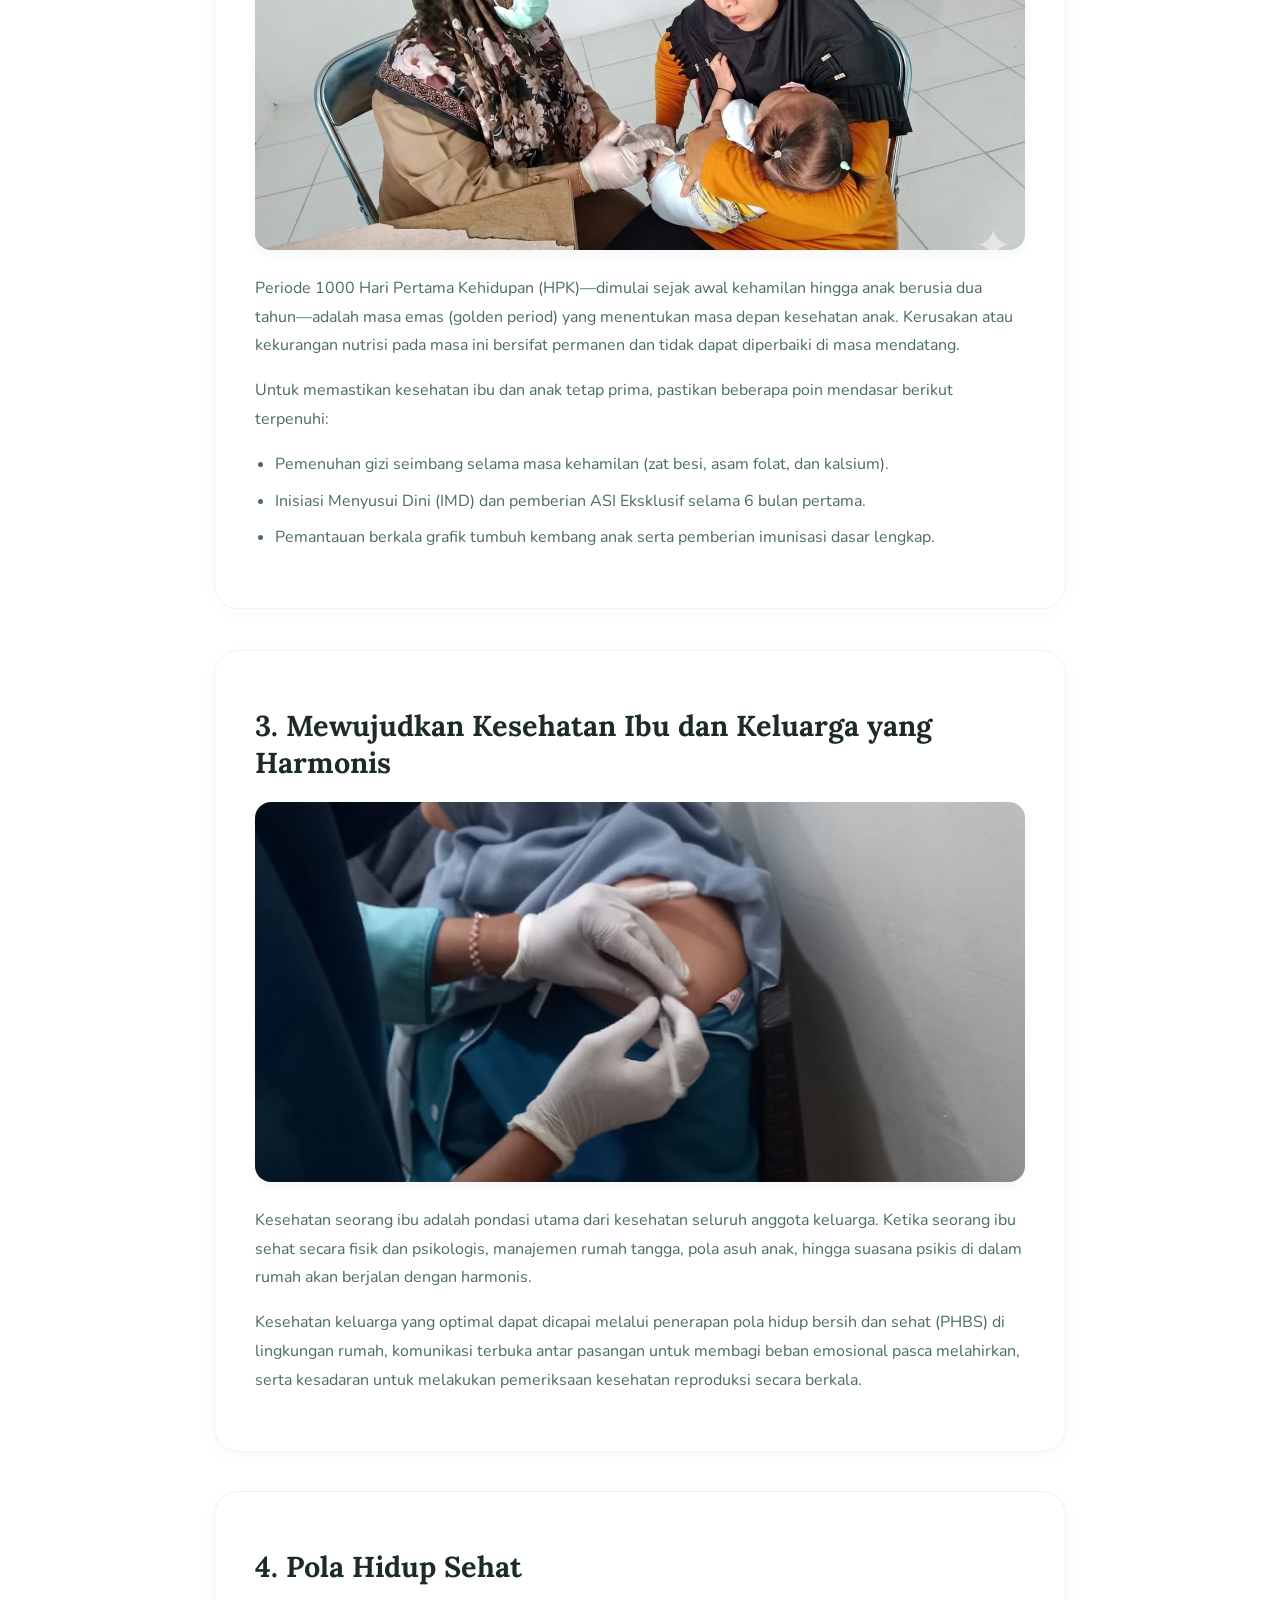
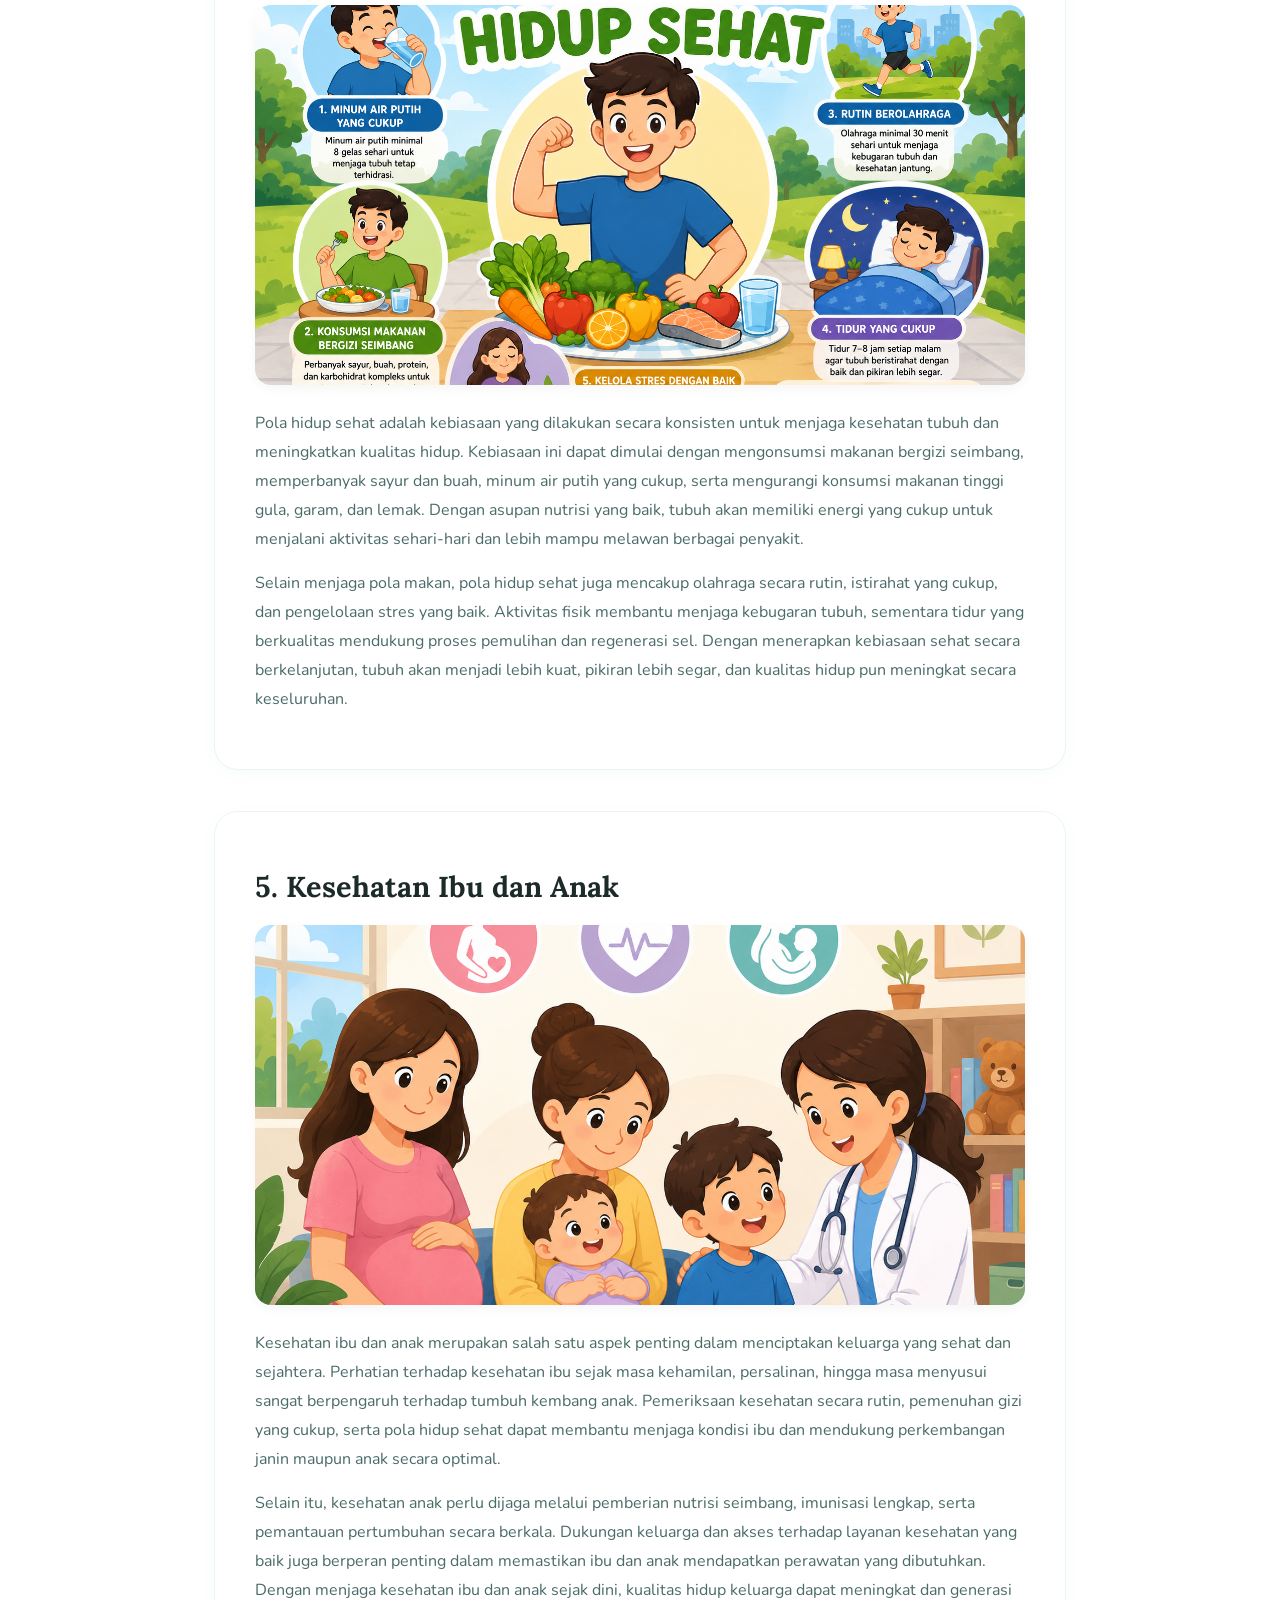
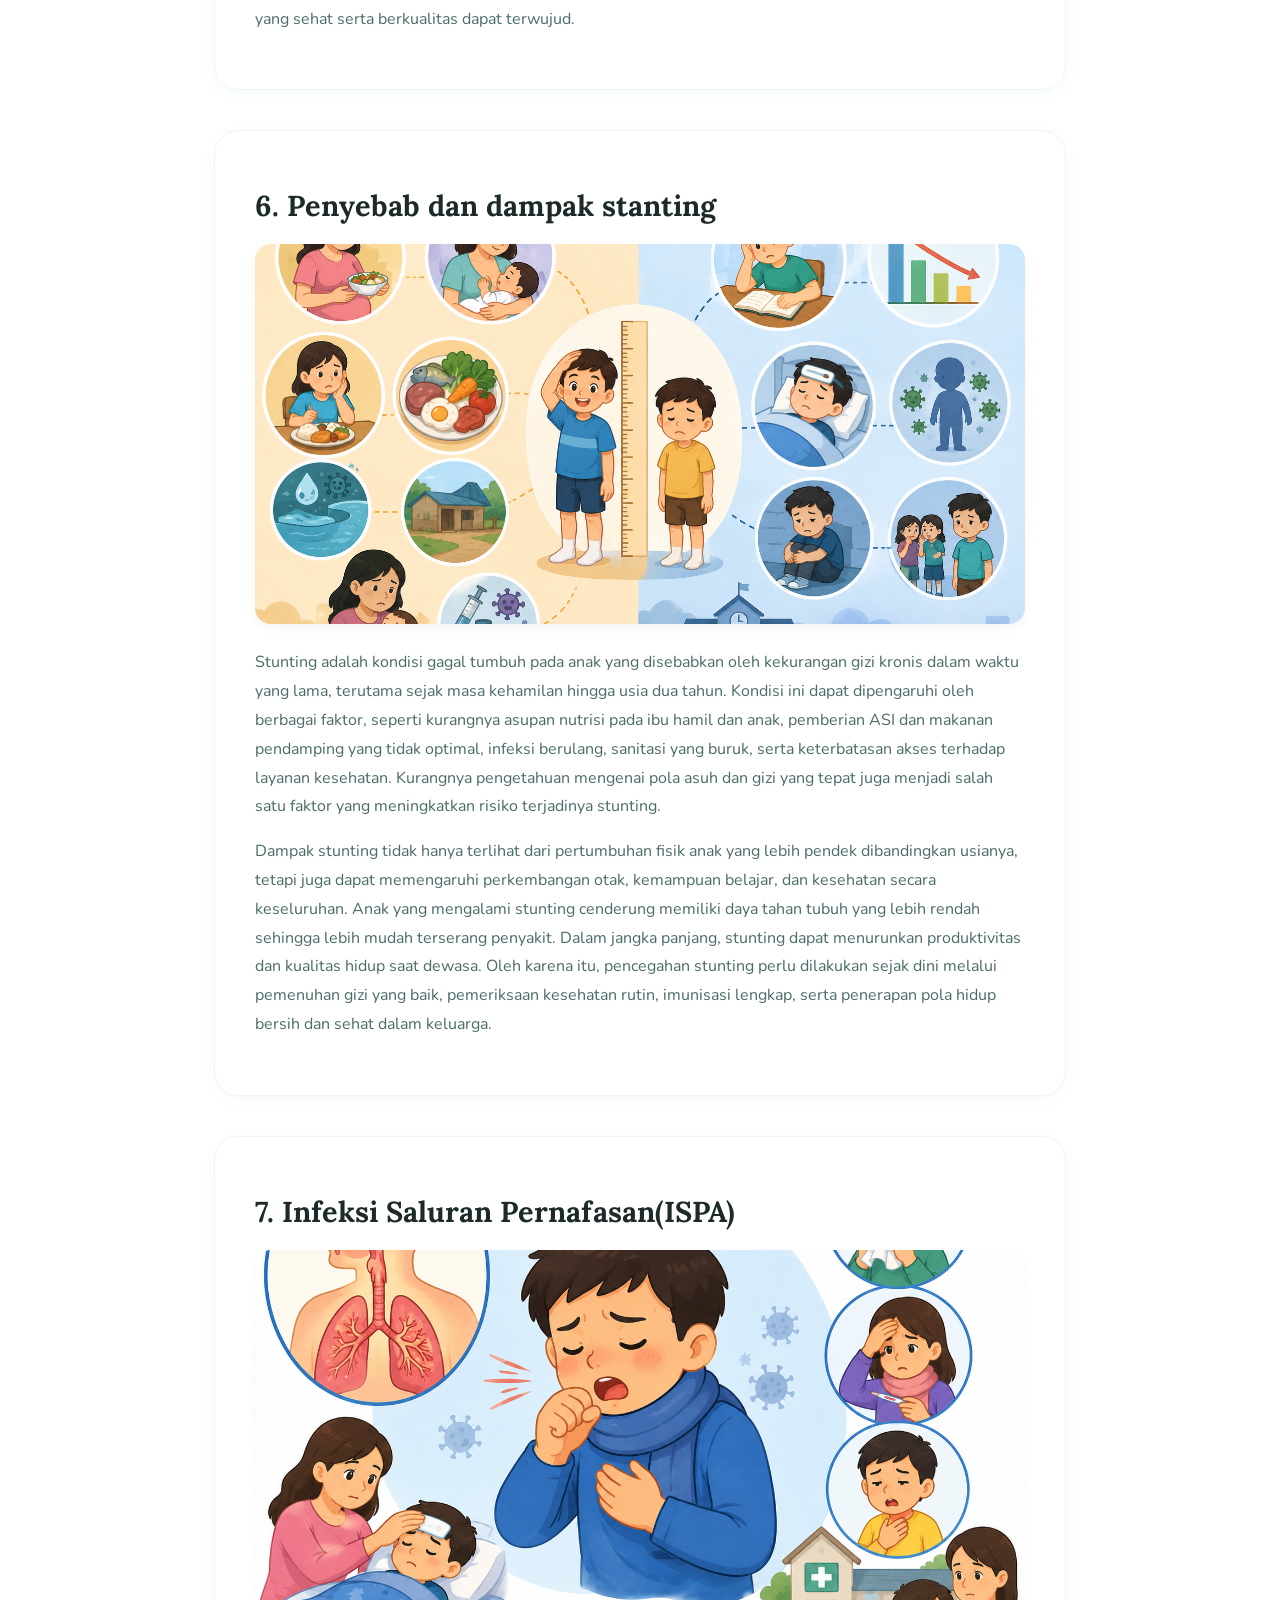
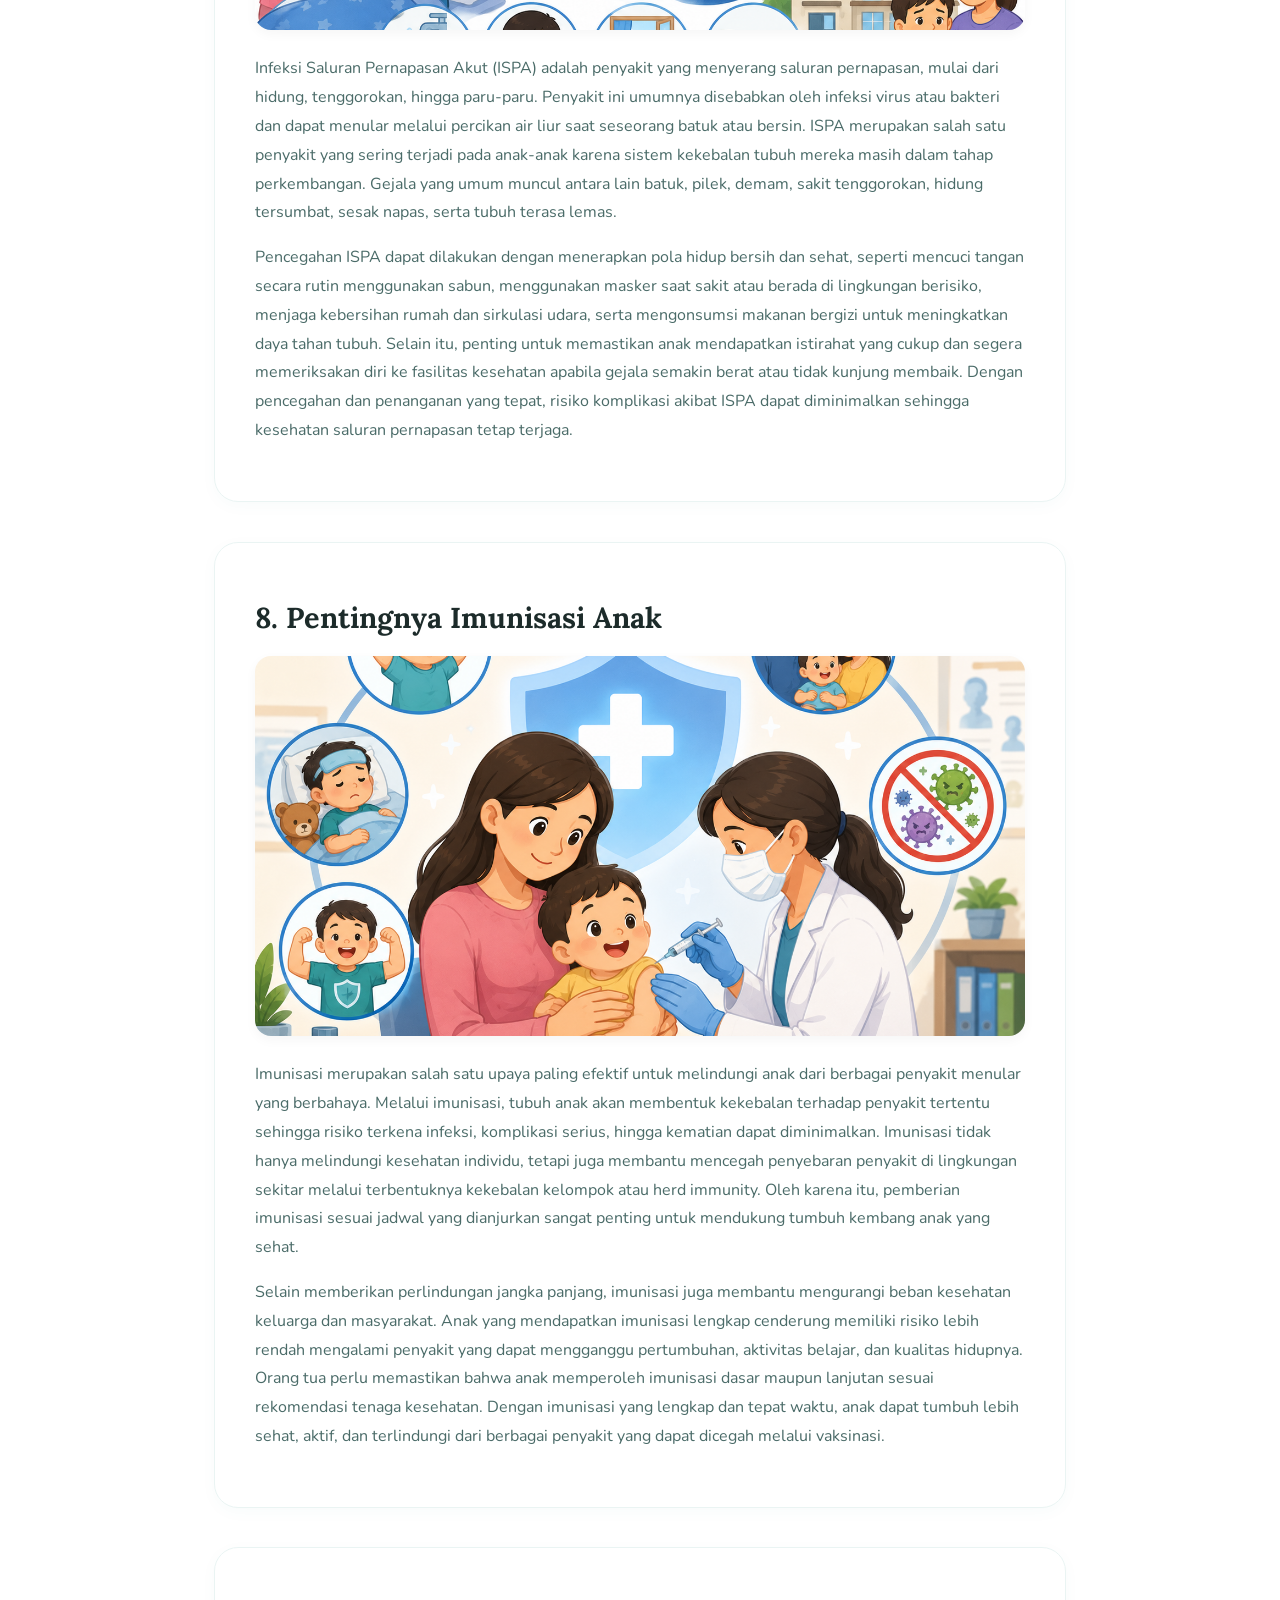
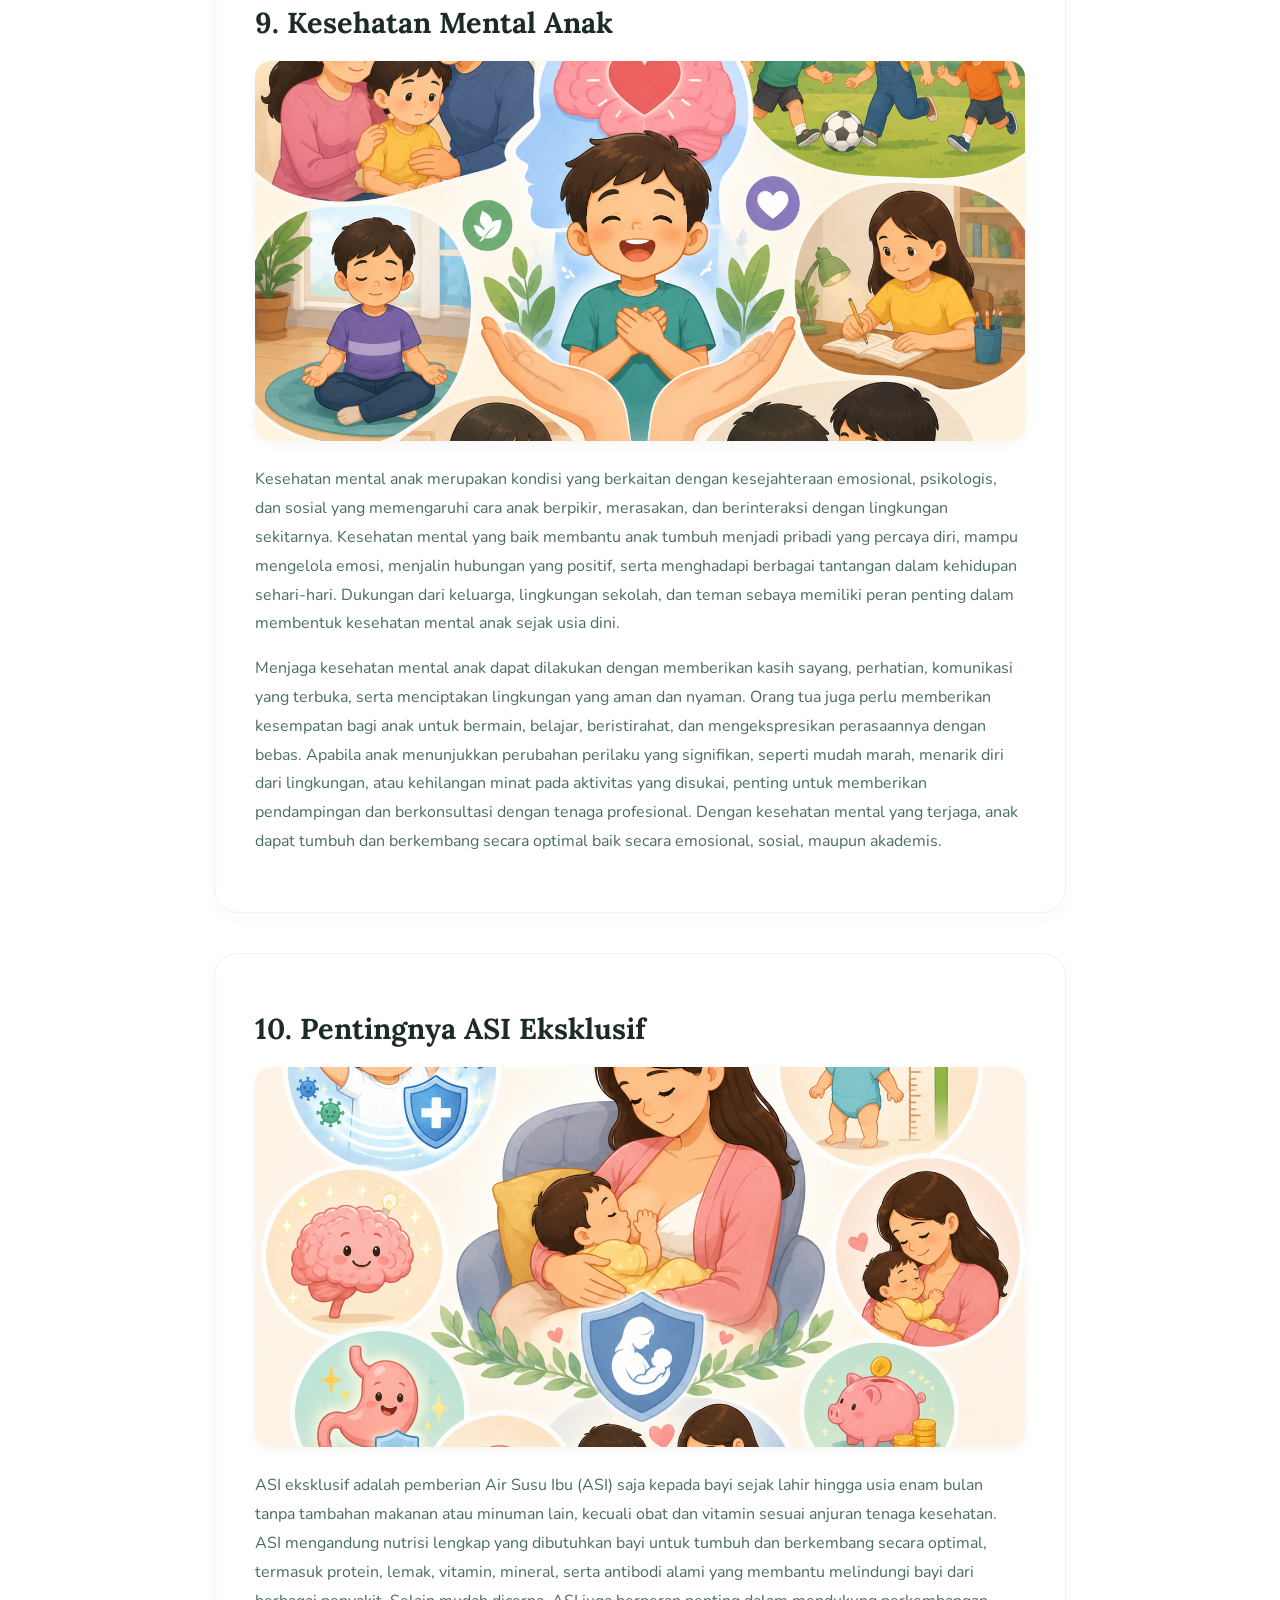
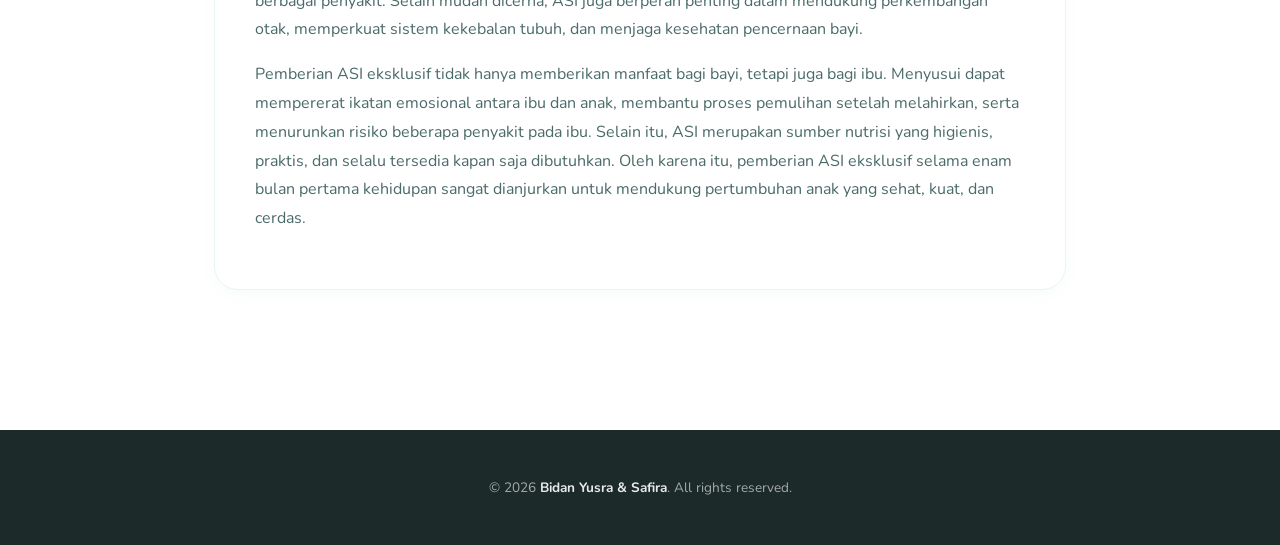
==== commit db73eeac: "Add files via upload" ====
--- a/artikel.html
+++ b/artikel.html
@@ -216,6 +216,112 @@
         <p>Kesehatan keluarga yang optimal dapat dicapai melalui penerapan pola hidup bersih dan sehat (PHBS) di lingkungan rumah, komunikasi terbuka antar pasangan untuk membagi beban emosional pasca melahirkan, serta kesadaran untuk melakukan pemeriksaan kesehatan reproduksi secara berkala.</p>
       </div>
     </article>
+
+    <article class="article-box animate-box">
+      <div class="article-meta">
+      </div>
+      <h2>4. Pola Hidup Sehat</h2>
+      
+      <div class="article-image-wrapper">
+        <img src="pola hidup sehat.png" alt="foto" class="article-image">
+      </div>
+
+      <div class="article-content">
+        <p>Pola hidup sehat adalah kebiasaan yang dilakukan secara konsisten untuk menjaga kesehatan tubuh dan meningkatkan kualitas hidup. Kebiasaan ini dapat dimulai dengan mengonsumsi makanan bergizi seimbang, memperbanyak sayur dan buah, minum air putih yang cukup, serta mengurangi konsumsi makanan tinggi gula, garam, dan lemak. Dengan asupan nutrisi yang baik, tubuh akan memiliki energi yang cukup untuk menjalani aktivitas sehari-hari dan lebih mampu melawan berbagai penyakit.</p>
+        <p>Selain menjaga pola makan, pola hidup sehat juga mencakup olahraga secara rutin, istirahat yang cukup, dan pengelolaan stres yang baik. Aktivitas fisik membantu menjaga kebugaran tubuh, sementara tidur yang berkualitas mendukung proses pemulihan dan regenerasi sel. Dengan menerapkan kebiasaan sehat secara berkelanjutan, tubuh akan menjadi lebih kuat, pikiran lebih segar, dan kualitas hidup pun meningkat secara keseluruhan.</p>
+      </div>
+    </article>
+
+    <article class="article-box animate-box">
+      <div class="article-meta">
+      </div>
+      <h2>5. Kesehatan Ibu dan Anak</h2>
+      
+      <div class="article-image-wrapper">
+        <img src="kesehatanibudananak.png" alt="foto" class="article-image">
+      </div>
+
+      <div class="article-content">
+        <p>Kesehatan ibu dan anak merupakan salah satu aspek penting dalam menciptakan keluarga yang sehat dan sejahtera. Perhatian terhadap kesehatan ibu sejak masa kehamilan, persalinan, hingga masa menyusui sangat berpengaruh terhadap tumbuh kembang anak. Pemeriksaan kesehatan secara rutin, pemenuhan gizi yang cukup, serta pola hidup sehat dapat membantu menjaga kondisi ibu dan mendukung perkembangan janin maupun anak secara optimal.</p>
+        <p>Selain itu, kesehatan anak perlu dijaga melalui pemberian nutrisi seimbang, imunisasi lengkap, serta pemantauan pertumbuhan secara berkala. Dukungan keluarga dan akses terhadap layanan kesehatan yang baik juga berperan penting dalam memastikan ibu dan anak mendapatkan perawatan yang dibutuhkan. Dengan menjaga kesehatan ibu dan anak sejak dini, kualitas hidup keluarga dapat meningkat dan generasi yang sehat serta berkualitas dapat terwujud.</p>
+      </div>
+    </article>
+
+    <article class="article-box animate-box">
+      <div class="article-meta">
+      </div>
+      <h2>6. Penyebab dan dampak stanting</h2>
+      
+      <div class="article-image-wrapper">
+        <img src="penyebabdandampakstanting.png" alt="foto" class="article-image">
+      </div>
+
+      <div class="article-content">
+        <p>Stunting adalah kondisi gagal tumbuh pada anak yang disebabkan oleh kekurangan gizi kronis dalam waktu yang lama, terutama sejak masa kehamilan hingga usia dua tahun. Kondisi ini dapat dipengaruhi oleh berbagai faktor, seperti kurangnya asupan nutrisi pada ibu hamil dan anak, pemberian ASI dan makanan pendamping yang tidak optimal, infeksi berulang, sanitasi yang buruk, serta keterbatasan akses terhadap layanan kesehatan. Kurangnya pengetahuan mengenai pola asuh dan gizi yang tepat juga menjadi salah satu faktor yang meningkatkan risiko terjadinya stunting.</p>
+        <p>Dampak stunting tidak hanya terlihat dari pertumbuhan fisik anak yang lebih pendek dibandingkan usianya, tetapi juga dapat memengaruhi perkembangan otak, kemampuan belajar, dan kesehatan secara keseluruhan. Anak yang mengalami stunting cenderung memiliki daya tahan tubuh yang lebih rendah sehingga lebih mudah terserang penyakit. Dalam jangka panjang, stunting dapat menurunkan produktivitas dan kualitas hidup saat dewasa. Oleh karena itu, pencegahan stunting perlu dilakukan sejak dini melalui pemenuhan gizi yang baik, pemeriksaan kesehatan rutin, imunisasi lengkap, serta penerapan pola hidup bersih dan sehat dalam keluarga.</p>
+      </div>
+    </article>
+
+    <article class="article-box animate-box">
+      <div class="article-meta">
+      </div>
+      <h2>7. Infeksi Saluran Pernafasan(ISPA)</h2>
+      
+      <div class="article-image-wrapper">
+        <img src="ISPA.png" alt="foto" class="article-image">
+      </div>
+
+      <div class="article-content">
+        <p>Infeksi Saluran Pernapasan Akut (ISPA) adalah penyakit yang menyerang saluran pernapasan, mulai dari hidung, tenggorokan, hingga paru-paru. Penyakit ini umumnya disebabkan oleh infeksi virus atau bakteri dan dapat menular melalui percikan air liur saat seseorang batuk atau bersin. ISPA merupakan salah satu penyakit yang sering terjadi pada anak-anak karena sistem kekebalan tubuh mereka masih dalam tahap perkembangan. Gejala yang umum muncul antara lain batuk, pilek, demam, sakit tenggorokan, hidung tersumbat, sesak napas, serta tubuh terasa lemas.</p>
+        <p>Pencegahan ISPA dapat dilakukan dengan menerapkan pola hidup bersih dan sehat, seperti mencuci tangan secara rutin menggunakan sabun, menggunakan masker saat sakit atau berada di lingkungan berisiko, menjaga kebersihan rumah dan sirkulasi udara, serta mengonsumsi makanan bergizi untuk meningkatkan daya tahan tubuh. Selain itu, penting untuk memastikan anak mendapatkan istirahat yang cukup dan segera memeriksakan diri ke fasilitas kesehatan apabila gejala semakin berat atau tidak kunjung membaik. Dengan pencegahan dan penanganan yang tepat, risiko komplikasi akibat ISPA dapat diminimalkan sehingga kesehatan saluran pernapasan tetap terjaga.</p>
+      </div>
+    </article>
+
+    <article class="article-box animate-box">
+      <div class="article-meta">
+      </div>
+      <h2>8. Pentingnya Imunisasi Anak</h2>
+      
+      <div class="article-image-wrapper">
+        <img src="imunisasi.png" alt="foto" class="article-image">
+      </div>
+
+      <div class="article-content">
+        <p>Imunisasi merupakan salah satu upaya paling efektif untuk melindungi anak dari berbagai penyakit menular yang berbahaya. Melalui imunisasi, tubuh anak akan membentuk kekebalan terhadap penyakit tertentu sehingga risiko terkena infeksi, komplikasi serius, hingga kematian dapat diminimalkan. Imunisasi tidak hanya melindungi kesehatan individu, tetapi juga membantu mencegah penyebaran penyakit di lingkungan sekitar melalui terbentuknya kekebalan kelompok atau herd immunity. Oleh karena itu, pemberian imunisasi sesuai jadwal yang dianjurkan sangat penting untuk mendukung tumbuh kembang anak yang sehat.</p>
+        <p>Selain memberikan perlindungan jangka panjang, imunisasi juga membantu mengurangi beban kesehatan keluarga dan masyarakat. Anak yang mendapatkan imunisasi lengkap cenderung memiliki risiko lebih rendah mengalami penyakit yang dapat mengganggu pertumbuhan, aktivitas belajar, dan kualitas hidupnya. Orang tua perlu memastikan bahwa anak memperoleh imunisasi dasar maupun lanjutan sesuai rekomendasi tenaga kesehatan. Dengan imunisasi yang lengkap dan tepat waktu, anak dapat tumbuh lebih sehat, aktif, dan terlindungi dari berbagai penyakit yang dapat dicegah melalui vaksinasi.</p>
+      </div>
+    </article>
+
+    <article class="article-box animate-box">
+      <div class="article-meta">
+      </div>
+      <h2>9. Kesehatan Mental Anak</h2>
+      
+      <div class="article-image-wrapper">
+        <img src="mentalanak.png" alt="foto" class="article-image">
+      </div>
+
+      <div class="article-content">
+        <p>Kesehatan mental anak merupakan kondisi yang berkaitan dengan kesejahteraan emosional, psikologis, dan sosial yang memengaruhi cara anak berpikir, merasakan, dan berinteraksi dengan lingkungan sekitarnya. Kesehatan mental yang baik membantu anak tumbuh menjadi pribadi yang percaya diri, mampu mengelola emosi, menjalin hubungan yang positif, serta menghadapi berbagai tantangan dalam kehidupan sehari-hari. Dukungan dari keluarga, lingkungan sekolah, dan teman sebaya memiliki peran penting dalam membentuk kesehatan mental anak sejak usia dini.</p>
+        <p>Menjaga kesehatan mental anak dapat dilakukan dengan memberikan kasih sayang, perhatian, komunikasi yang terbuka, serta menciptakan lingkungan yang aman dan nyaman. Orang tua juga perlu memberikan kesempatan bagi anak untuk bermain, belajar, beristirahat, dan mengekspresikan perasaannya dengan bebas. Apabila anak menunjukkan perubahan perilaku yang signifikan, seperti mudah marah, menarik diri dari lingkungan, atau kehilangan minat pada aktivitas yang disukai, penting untuk memberikan pendampingan dan berkonsultasi dengan tenaga profesional. Dengan kesehatan mental yang terjaga, anak dapat tumbuh dan berkembang secara optimal baik secara emosional, sosial, maupun akademis.</p>
+      </div>
+    </article>
+
+    <article class="article-box animate-box">
+      <div class="article-meta">
+      </div>
+      <h2>10. Pentingnya ASI Eksklusif</h2>
+      
+      <div class="article-image-wrapper">
+        <img src="asi.png" alt="foto" class="article-image">
+      </div>
+
+      <div class="article-content">
+        <p>ASI eksklusif adalah pemberian Air Susu Ibu (ASI) saja kepada bayi sejak lahir hingga usia enam bulan tanpa tambahan makanan atau minuman lain, kecuali obat dan vitamin sesuai anjuran tenaga kesehatan. ASI mengandung nutrisi lengkap yang dibutuhkan bayi untuk tumbuh dan berkembang secara optimal, termasuk protein, lemak, vitamin, mineral, serta antibodi alami yang membantu melindungi bayi dari berbagai penyakit. Selain mudah dicerna, ASI juga berperan penting dalam mendukung perkembangan otak, memperkuat sistem kekebalan tubuh, dan menjaga kesehatan pencernaan bayi.</p>
+        <p>Pemberian ASI eksklusif tidak hanya memberikan manfaat bagi bayi, tetapi juga bagi ibu. Menyusui dapat mempererat ikatan emosional antara ibu dan anak, membantu proses pemulihan setelah melahirkan, serta menurunkan risiko beberapa penyakit pada ibu. Selain itu, ASI merupakan sumber nutrisi yang higienis, praktis, dan selalu tersedia kapan saja dibutuhkan. Oleh karena itu, pemberian ASI eksklusif selama enam bulan pertama kehidupan sangat dianjurkan untuk mendukung pertumbuhan anak yang sehat, kuat, dan cerdas.</p>
+      </div>
+    </article>
+
   </main>
 
   <footer>
